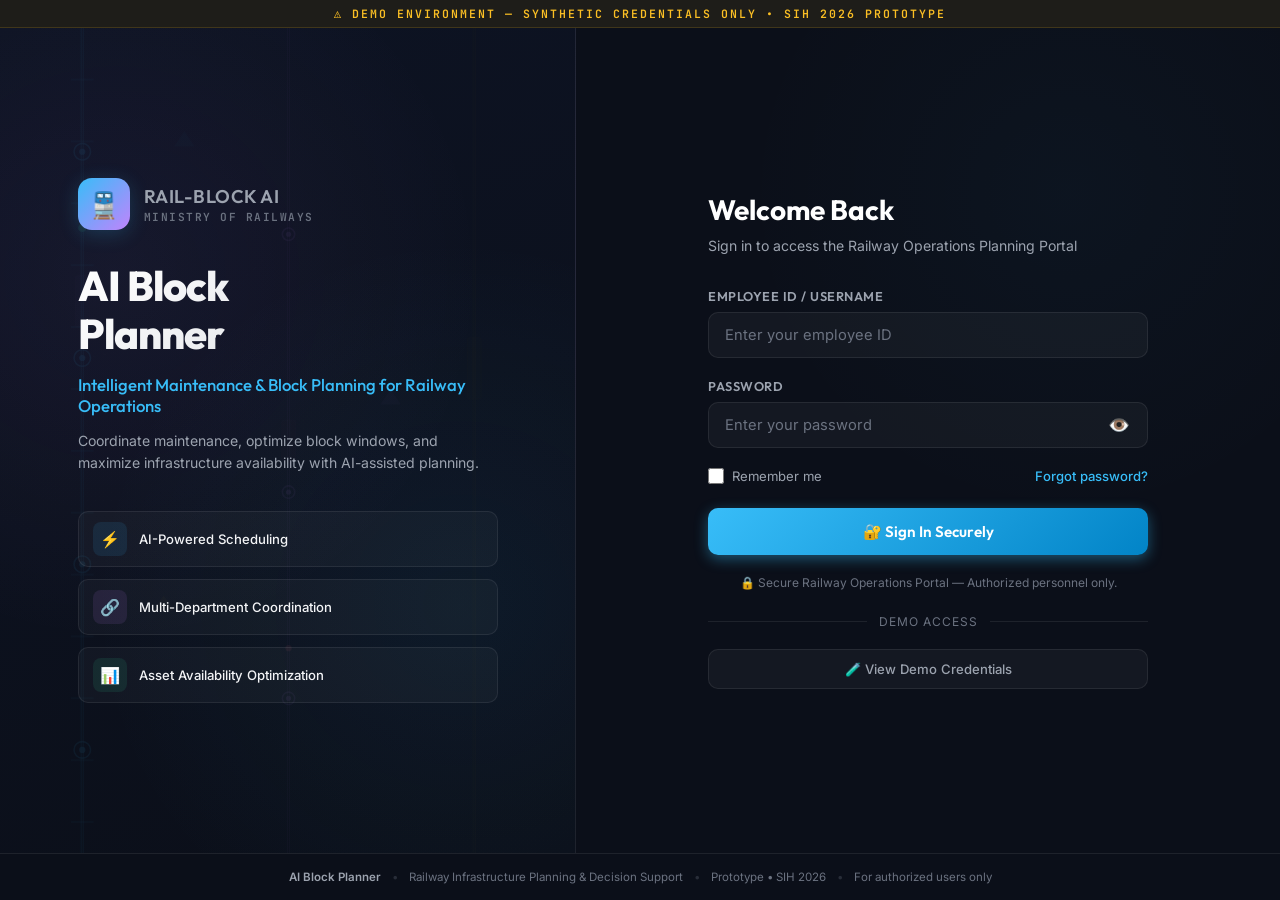
==== login.html @ 691d8202 "starting" ====
<!DOCTYPE html>
<html lang="en">
<head>
    <meta charset="UTF-8">
    <meta name="viewport" content="width=device-width, initial-scale=1.0">
    <title>Sign In — RAIL-BLOCK AI | Indian Railways Block Planning System</title>
    <meta name="description" content="Secure authentication portal for the AI-Powered Automatic Block Planning System — Ministry of Railways.">
    <link rel="stylesheet" href="auth.css">
</head>
<body class="auth-page">

    <!-- DEMO ENVIRONMENT BANNER -->
    <div class="demo-banner">
        ⚠ Demo Environment — Synthetic credentials only • SIH 2026 Prototype
    </div>

    <!-- MAIN AUTH CONTAINER -->
    <div class="auth-container">

        <!-- ════════════════════════════════════════════
             LEFT PANEL — BRAND / VISUAL
             ════════════════════════════════════════════ -->
        <div class="auth-brand-panel">
            <!-- Animated railway corridor background -->
            <svg class="railway-bg-svg" viewBox="0 0 600 800" preserveAspectRatio="xMidYMid slice" aria-hidden="true">
                <!-- Track lines -->
                <line x1="100" y1="0" x2="100" y2="800" stroke="rgba(56,189,248,0.3)" stroke-width="1.5"/>
                <line x1="102" y1="0" x2="102" y2="800" stroke="rgba(56,189,248,0.3)" stroke-width="1.5"/>
                <line x1="300" y1="0" x2="300" y2="800" stroke="rgba(192,132,252,0.2)" stroke-width="1"/>
                <line x1="302" y1="0" x2="302" y2="800" stroke="rgba(192,132,252,0.2)" stroke-width="1"/>
                <line x1="480" y1="0" x2="480" y2="800" stroke="rgba(251,191,36,0.15)" stroke-width="1"/>
                <line x1="482" y1="0" x2="482" y2="800" stroke="rgba(251,191,36,0.15)" stroke-width="1"/>

                <!-- Cross ties -->
                <g opacity="0.2">
                    <line x1="90" y1="50" x2="112" y2="50" stroke="#38bdf8" stroke-width="2"/>
                    <line x1="90" y1="110" x2="112" y2="110" stroke="#38bdf8" stroke-width="2"/>
                    <line x1="90" y1="170" x2="112" y2="170" stroke="#38bdf8" stroke-width="2"/>
                    <line x1="90" y1="230" x2="112" y2="230" stroke="#38bdf8" stroke-width="2"/>
                    <line x1="90" y1="290" x2="112" y2="290" stroke="#38bdf8" stroke-width="2"/>
                    <line x1="90" y1="350" x2="112" y2="350" stroke="#38bdf8" stroke-width="2"/>
                    <line x1="90" y1="410" x2="112" y2="410" stroke="#38bdf8" stroke-width="2"/>
                    <line x1="90" y1="470" x2="112" y2="470" stroke="#38bdf8" stroke-width="2"/>
                    <line x1="90" y1="530" x2="112" y2="530" stroke="#38bdf8" stroke-width="2"/>
                    <line x1="90" y1="590" x2="112" y2="590" stroke="#38bdf8" stroke-width="2"/>
                    <line x1="90" y1="650" x2="112" y2="650" stroke="#38bdf8" stroke-width="2"/>
                    <line x1="90" y1="710" x2="112" y2="710" stroke="#38bdf8" stroke-width="2"/>
                    <line x1="90" y1="770" x2="112" y2="770" stroke="#38bdf8" stroke-width="2"/>
                </g>

                <!-- Station nodes -->
                <circle cx="101" cy="120" r="8" fill="none" stroke="rgba(56,189,248,0.5)" stroke-width="1.5"/>
                <circle cx="101" cy="120" r="3" fill="rgba(56,189,248,0.6)"/>
                <circle cx="101" cy="320" r="8" fill="none" stroke="rgba(56,189,248,0.5)" stroke-width="1.5"/>
                <circle cx="101" cy="320" r="3" fill="rgba(56,189,248,0.6)"/>
                <circle cx="101" cy="520" r="8" fill="none" stroke="rgba(56,189,248,0.5)" stroke-width="1.5"/>
                <circle cx="101" cy="520" r="3" fill="rgba(56,189,248,0.6)"/>
                <circle cx="101" cy="700" r="8" fill="none" stroke="rgba(56,189,248,0.5)" stroke-width="1.5"/>
                <circle cx="101" cy="700" r="3" fill="rgba(56,189,248,0.6)"/>

                <circle cx="301" cy="200" r="6" fill="none" stroke="rgba(192,132,252,0.4)" stroke-width="1.5"/>
                <circle cx="301" cy="200" r="2.5" fill="rgba(192,132,252,0.5)"/>
                <circle cx="301" cy="450" r="6" fill="none" stroke="rgba(192,132,252,0.4)" stroke-width="1.5"/>
                <circle cx="301" cy="450" r="2.5" fill="rgba(192,132,252,0.5)"/>
                <circle cx="301" cy="650" r="6" fill="none" stroke="rgba(192,132,252,0.4)" stroke-width="1.5"/>
                <circle cx="301" cy="650" r="2.5" fill="rgba(192,132,252,0.5)"/>

                <!-- Connecting branch lines -->
                <path d="M101,320 Q200,310 301,200" fill="none" stroke="rgba(255,255,255,0.05)" stroke-width="1" stroke-dasharray="4,6"/>
                <path d="M101,520 Q250,500 301,450" fill="none" stroke="rgba(255,255,255,0.05)" stroke-width="1" stroke-dasharray="4,6"/>
                <path d="M301,450 Q380,460 481,400" fill="none" stroke="rgba(255,255,255,0.04)" stroke-width="1" stroke-dasharray="4,6"/>

                <!-- Maintenance block indicator zones -->
                <rect x="94" y="240" width="14" height="50" rx="3" fill="rgba(192,132,252,0.08)" stroke="rgba(192,132,252,0.15)" stroke-width="0.5"/>
                <rect x="294" y="380" width="14" height="40" rx="3" fill="rgba(251,113,133,0.08)" stroke="rgba(251,113,133,0.12)" stroke-width="0.5"/>
                <rect x="474" y="300" width="14" height="60" rx="3" fill="rgba(251,191,36,0.06)" stroke="rgba(251,191,36,0.1)" stroke-width="0.5"/>

                <!-- Moving train indicator (animated) -->
                <circle cx="101" r="4" fill="rgba(52,211,153,0.7)">
                    <animate attributeName="cy" values="50;750;50" dur="12s" repeatCount="indefinite"/>
                </circle>
                <circle cx="301" r="3" fill="rgba(251,113,133,0.5)">
                    <animate attributeName="cy" values="700;100;700" dur="15s" repeatCount="indefinite"/>
                </circle>

                <!-- AI decision nodes -->
                <g opacity="0.15">
                    <polygon points="200,100 210,115 190,115" fill="#38bdf8"/>
                    <polygon points="400,350 410,365 390,365" fill="#c084fc"/>
                    <polygon points="180,550 190,565 170,565" fill="#fbbf24"/>
                </g>
            </svg>

            <!-- Brand Content -->
            <div class="brand-content">
                <div class="brand-logo">
                    <div class="brand-logo-icon">🚆</div>
                    <div class="brand-logo-text">
                        RAIL-BLOCK AI
                        <span>Ministry of Railways</span>
                    </div>
                </div>

                <h1 class="brand-heading">AI Block<br>Planner</h1>
                <p class="brand-subtitle">Intelligent Maintenance &amp; Block Planning for Railway Operations</p>
                <p class="brand-description">Coordinate maintenance, optimize block windows, and maximize infrastructure availability with AI-assisted planning.</p>

                <div class="brand-features">
                    <div class="brand-feature">
                        <div class="brand-feature-icon">⚡</div>
                        <span>AI-Powered Scheduling</span>
                    </div>
                    <div class="brand-feature">
                        <div class="brand-feature-icon">🔗</div>
                        <span>Multi-Department Coordination</span>
                    </div>
                    <div class="brand-feature">
                        <div class="brand-feature-icon">📊</div>
                        <span>Asset Availability Optimization</span>
                    </div>
                </div>
            </div>
        </div>

        <!-- ════════════════════════════════════════════
             RIGHT PANEL — LOGIN FORM
             ════════════════════════════════════════════ -->
        <div class="auth-form-panel">
            <div class="login-card">
                <div class="login-header">
                    <h2>Welcome Back</h2>
                    <p>Sign in to access the Railway Operations Planning Portal</p>
                </div>

                <!-- Error message (form-level) -->
                <div class="form-error" id="formError" role="alert">
                    <span class="form-error-icon">⚠</span>
                    <span id="formErrorMsg"></span>
                </div>

                <form id="loginForm" novalidate autocomplete="on">
                    <!-- Employee ID -->
                    <div class="form-group">
                        <label for="employeeId" class="form-label">Employee ID / Username</label>
                        <div class="input-wrapper">
                            <input
                                type="text"
                                id="employeeId"
                                name="username"
                                class="form-input"
                                placeholder="Enter your employee ID"
                                autocomplete="username"
                                required
                                aria-required="true"
                            >
                        </div>
                        <div class="field-error" id="employeeIdError" role="alert"></div>
                    </div>

                    <!-- Password -->
                    <div class="form-group">
                        <label for="password" class="form-label">Password</label>
                        <div class="input-wrapper">
                            <input
                                type="password"
                                id="password"
                                name="password"
                                class="form-input"
                                placeholder="Enter your password"
                                autocomplete="current-password"
                                required
                                aria-required="true"
                            >
                            <button
                                type="button"
                                class="password-toggle"
                                id="passwordToggle"
                                aria-label="Show password"
                                tabindex="0"
                            >👁️</button>
                        </div>
                        <div class="field-error" id="passwordError" role="alert"></div>
                    </div>

                    <!-- Remember / Forgot row -->
                    <div class="form-row">
                        <label class="remember-check">
                            <input type="checkbox" id="rememberMe">
                            <span>Remember me</span>
                        </label>
                        <button type="button" class="forgot-link" id="forgotLink">Forgot password?</button>
                    </div>

                    <!-- Submit -->
                    <button type="submit" class="btn-login" id="loginSubmit">
                        🔐 Sign In Securely
                    </button>

                    <!-- Security badge -->
                    <div class="security-badge">
                        🔒 Secure Railway Operations Portal — Authorized personnel only.
                    </div>
                </form>

                <!-- Demo credentials section -->
                <div class="login-divider">Demo Access</div>
                <button type="button" class="btn-demo-creds" id="demoCreds">
                    🧪 View Demo Credentials
                </button>
            </div>
        </div>
    </div>

    <!-- ════════════════════════════════════════════
         DEMO CREDENTIALS POPUP
         ════════════════════════════════════════════ -->
    <div class="demo-popup-overlay" id="demoPopup">
        <div class="demo-popup" role="dialog" aria-label="Demo Credentials">
            <h3>Demo Credentials</h3>
            <p class="demo-popup-subtitle">Click any account to autofill the login form. These are synthetic demo accounts only.</p>

            <div class="demo-user-card" data-empid="COA001" data-pwd="Demo@123">
                <div class="demo-user-info">
                    <h4>Rahul Sharma</h4>
                    <p>Control Office</p>
                </div>
                <div class="demo-user-creds">
                    <div><strong>COA001</strong></div>
                    <div>Demo@123</div>
                </div>
            </div>

            <div class="demo-user-card" data-empid="MPL001" data-pwd="Demo@123">
                <div class="demo-user-info">
                    <h4>Priya Verma</h4>
                    <p>Maintenance Planner</p>
                </div>
                <div class="demo-user-creds">
                    <div><strong>MPL001</strong></div>
                    <div>Demo@123</div>
                </div>
            </div>

            <div class="demo-user-card" data-empid="ENG001" data-pwd="Demo@123">
                <div class="demo-user-info">
                    <h4>Vikram Singh</h4>
                    <p>Engineering Officer</p>
                </div>
                <div class="demo-user-creds">
                    <div><strong>ENG001</strong></div>
                    <div>Demo@123</div>
                </div>
            </div>

            <div class="demo-user-card" data-empid="TD001" data-pwd="Demo@123">
                <div class="demo-user-info">
                    <h4>Anita Desai</h4>
                    <p>Traction Distribution Officer</p>
                </div>
                <div class="demo-user-creds">
                    <div><strong>TD001</strong></div>
                    <div>Demo@123</div>
                </div>
            </div>

            <div class="demo-user-card" data-empid="SNT001" data-pwd="Demo@123">
                <div class="demo-user-info">
                    <h4>Suresh Kumar</h4>
                    <p>S&amp;T Officer</p>
                </div>
                <div class="demo-user-creds">
                    <div><strong>SNT001</strong></div>
                    <div>Demo@123</div>
                </div>
            </div>

            <div class="demo-user-card" data-empid="ADMIN001" data-pwd="Admin@123">
                <div class="demo-user-info">
                    <h4>Admin User</h4>
                    <p>Administrator</p>
                </div>
                <div class="demo-user-creds">
                    <div><strong>ADMIN001</strong></div>
                    <div>Admin@123</div>
                </div>
            </div>

            <button class="demo-popup-close" id="demoPopupClose">Close</button>
        </div>
    </div>

    <!-- ════════════════════════════════════════════
         FORGOT PASSWORD MODAL
         ════════════════════════════════════════════ -->
    <div class="forgot-overlay" id="forgotOverlay">
        <div class="forgot-modal" role="dialog" aria-label="Reset Password">
            <h3>Reset Password</h3>
            <p class="forgot-subtitle">Enter your Employee ID and registered email. Password reset instructions will be sent to your registered contact.</p>

            <form id="forgotForm">
                <div class="form-group">
                    <label for="forgotEmpId" class="form-label">Employee ID</label>
                    <input type="text" id="forgotEmpId" class="form-input" placeholder="Enter your employee ID" required>
                </div>
                <div class="form-group">
                    <label for="forgotEmail" class="form-label">Registered Email</label>
                    <input type="email" id="forgotEmail" class="form-input" placeholder="Enter your registered email" required>
                </div>
                <button type="submit" class="btn-forgot-submit">Send Reset Instructions</button>
            </form>

            <div class="forgot-success" id="forgotSuccess">
                <div class="forgot-success-icon">✅</div>
                <h4>Instructions Sent</h4>
                <p>Password reset instructions have been sent to your registered contact. Please check your email and follow the instructions to reset your password.</p>
                <p style="margin-top: 10px; font-size: 0.72rem; color: var(--text-dim); font-style: italic;">(Simulated — no actual email sent in this demo)</p>
            </div>

            <div class="forgot-modal-actions">
                <button type="button" class="btn-forgot-back" id="forgotBack">Cancel</button>
                <button type="button" class="btn-forgot-back" id="forgotCloseBtn" style="display: none;">Close</button>
            </div>
        </div>
    </div>

    <!-- ════════════════════════════════════════════
         SUCCESS TRANSITION OVERLAY
         ════════════════════════════════════════════ -->
    <div class="auth-success-overlay" id="successOverlay">
        <div class="success-checkmark">✓</div>
        <div class="success-text" id="successName">Authentication successful</div>
        <div class="success-subtext">Loading your operations workspace...</div>
        <div class="success-loader">
            <div class="success-loader-bar"></div>
        </div>
    </div>

    <!-- FOOTER -->
    <footer class="auth-footer">
        <strong>AI Block Planner</strong> <span>•</span>
        Railway Infrastructure Planning &amp; Decision Support <span>•</span>
        Prototype &bull; SIH 2026 <span>•</span>
        For authorized users only
    </footer>

    <script src="auth.js"></script>
</body>
</html>
---- auth.css ----
/* Auth Page Styles — RAIL-BLOCK AI */
@import url('https://fonts.googleapis.com/css2?family=Inter:wght@300;400;500;600;700&family=JetBrains+Mono:wght@400;500&family=Outfit:wght@400;500;600;700;800&display=swap');

:root {
    --bg-main: #0B0F19;
    --bg-card: rgba(17, 24, 39, 0.75);
    --bg-card-solid: #111827;
    --border-color: rgba(255, 255, 255, 0.08);
    --border-glow: rgba(56, 189, 248, 0.15);
    --primary: #38bdf8;
    --primary-glow: rgba(56, 189, 248, 0.4);
    --primary-dark: #0284c7;
    --engg-color: #c084fc;
    --ohe-color: #fb7185;
    --st-color: #fbbf24;
    --success: #34d399;
    --danger: #f87171;
    --railway-red: #dc2626;
    --text-main: #f3f4f6;
    --text-muted: #9ca3af;
    --text-dim: #6b7280;
    --font-heading: 'Outfit', sans-serif;
    --font-body: 'Inter', sans-serif;
    --font-mono: 'JetBrains Mono', monospace;
}

* { box-sizing: border-box; margin: 0; padding: 0; }

body.auth-page {
    background-color: var(--bg-main);
    color: var(--text-main);
    font-family: var(--font-body);
    min-height: 100vh;
    display: flex;
    flex-direction: column;
    overflow-x: hidden;
}

/* ═══════════════════════════════════════════
   DEMO ENVIRONMENT BANNER
   ═══════════════════════════════════════════ */
.demo-banner {
    background: rgba(251, 191, 36, 0.08);
    border-bottom: 1px solid rgba(251, 191, 36, 0.15);
    padding: 6px 20px;
    text-align: center;
    font-size: 0.72rem;
    font-family: var(--font-mono);
    color: var(--st-color);
    letter-spacing: 2px;
    text-transform: uppercase;
    font-weight: 600;
    flex-shrink: 0;
}

/* ═══════════════════════════════════════════
   MAIN AUTH LAYOUT — TWO PANELS
   ═══════════════════════════════════════════ */
.auth-container {
    display: flex;
    flex: 1;
    min-height: 0;
}

/* ──── LEFT PANEL — BRAND / VISUAL ──── */
.auth-brand-panel {
    width: 45%;
    position: relative;
    display: flex;
    flex-direction: column;
    justify-content: center;
    align-items: center;
    padding: 60px 50px;
    overflow: hidden;
    background:
        radial-gradient(circle at 20% 30%, rgba(192, 132, 252, 0.06) 0%, transparent 50%),
        radial-gradient(circle at 80% 70%, rgba(56, 189, 248, 0.06) 0%, transparent 50%),
        linear-gradient(160deg, #0d1323 0%, #0B0F19 100%);
    border-right: 1px solid var(--border-color);
}

/* Railway corridor SVG background */
.railway-bg-svg {
    position: absolute;
    top: 0; left: 0;
    width: 100%; height: 100%;
    opacity: 0.12;
    pointer-events: none;
}

.brand-content {
    position: relative;
    z-index: 2;
    max-width: 420px;
}

.brand-logo {
    display: flex;
    align-items: center;
    gap: 14px;
    margin-bottom: 32px;
}

.brand-logo-icon {
    width: 52px;
    height: 52px;
    background: linear-gradient(135deg, var(--primary), var(--engg-color));
    border-radius: 14px;
    display: flex;
    align-items: center;
    justify-content: center;
    font-size: 1.6rem;
    flex-shrink: 0;
    box-shadow: 0 4px 20px rgba(56, 189, 248, 0.2);
}

.brand-logo-text {
    font-family: var(--font-heading);
    font-size: 1.15rem;
    font-weight: 600;
    color: var(--text-muted);
    letter-spacing: 0.5px;
}

.brand-logo-text span {
    display: block;
    font-size: 0.7rem;
    font-family: var(--font-mono);
    color: var(--text-dim);
    text-transform: uppercase;
    letter-spacing: 1.5px;
    margin-top: 2px;
}

.brand-heading {
    font-family: var(--font-heading);
    font-size: 2.6rem;
    font-weight: 800;
    letter-spacing: -1px;
    line-height: 1.15;
    margin-bottom: 16px;
    background: linear-gradient(135deg, #ffffff 0%, #d1d5db 100%);
    -webkit-background-clip: text;
    -webkit-text-fill-color: transparent;
    background-clip: text;
}

.brand-subtitle {
    font-size: 1.05rem;
    font-weight: 500;
    color: var(--primary);
    margin-bottom: 14px;
    font-family: var(--font-heading);
}

.brand-description {
    font-size: 0.88rem;
    color: var(--text-muted);
    line-height: 1.6;
    margin-bottom: 36px;
}

/* Feature badges */
.brand-features {
    display: flex;
    flex-direction: column;
    gap: 12px;
}

.brand-feature {
    display: flex;
    align-items: center;
    gap: 12px;
    padding: 10px 14px;
    background: rgba(255, 255, 255, 0.03);
    border: 1px solid var(--border-color);
    border-radius: 10px;
    font-size: 0.82rem;
    font-weight: 500;
    color: var(--text-main);
    transition: border-color 0.3s;
}

.brand-feature:hover {
    border-color: var(--border-glow);
}

.brand-feature-icon {
    width: 34px;
    height: 34px;
    border-radius: 8px;
    display: flex;
    align-items: center;
    justify-content: center;
    font-size: 1rem;
    flex-shrink: 0;
}

.brand-feature:nth-child(1) .brand-feature-icon { background: rgba(56, 189, 248, 0.1); }
.brand-feature:nth-child(2) .brand-feature-icon { background: rgba(192, 132, 252, 0.1); }
.brand-feature:nth-child(3) .brand-feature-icon { background: rgba(52, 211, 153, 0.1); }

/* ──── RIGHT PANEL — LOGIN FORM ──── */
.auth-form-panel {
    width: 55%;
    display: flex;
    flex-direction: column;
    justify-content: center;
    align-items: center;
    padding: 40px;
    background:
        radial-gradient(circle at 70% 20%, rgba(56, 189, 248, 0.03) 0%, transparent 40%),
        var(--bg-main);
}

/* ═══════════════════════════════════════════
   LOGIN CARD
   ═══════════════════════════════════════════ */
.login-card {
    width: 100%;
    max-width: 440px;
}

.login-header {
    margin-bottom: 32px;
}

.login-header h2 {
    font-family: var(--font-heading);
    font-size: 1.75rem;
    font-weight: 700;
    margin-bottom: 8px;
    color: #ffffff;
}

.login-header p {
    font-size: 0.88rem;
    color: var(--text-muted);
    line-height: 1.5;
}

/* Form groups */
.form-group {
    margin-bottom: 20px;
}

.form-label {
    display: block;
    font-size: 0.8rem;
    font-weight: 600;
    color: var(--text-muted);
    margin-bottom: 8px;
    text-transform: uppercase;
    letter-spacing: 0.5px;
    font-family: var(--font-heading);
}

.input-wrapper {
    position: relative;
}

.form-input {
    width: 100%;
    padding: 13px 16px;
    background: rgba(255, 255, 255, 0.04);
    border: 1px solid var(--border-color);
    border-radius: 10px;
    color: var(--text-main);
    font-family: var(--font-body);
    font-size: 0.92rem;
    outline: none;
    transition: border-color 0.2s, box-shadow 0.2s;
}

.form-input::placeholder {
    color: var(--text-dim);
}

.form-input:focus {
    border-color: var(--primary);
    box-shadow: 0 0 0 3px rgba(56, 189, 248, 0.1);
}

.form-input.error {
    border-color: var(--danger);
    box-shadow: 0 0 0 3px rgba(248, 113, 113, 0.1);
}

.form-input:disabled {
    opacity: 0.5;
    cursor: not-allowed;
}

/* Password toggle */
.password-toggle {
    position: absolute;
    right: 14px;
    top: 50%;
    transform: translateY(-50%);
    background: none;
    border: none;
    color: var(--text-dim);
    cursor: pointer;
    font-size: 1.1rem;
    padding: 4px;
    display: flex;
    align-items: center;
    transition: color 0.2s;
}

.password-toggle:hover { color: var(--text-main); }
.password-toggle:focus { outline: 2px solid var(--primary); outline-offset: 2px; border-radius: 4px; }

/* Form row (remember + forgot) */
.form-row {
    display: flex;
    justify-content: space-between;
    align-items: center;
    margin-bottom: 24px;
}

.remember-check {
    display: flex;
    align-items: center;
    gap: 8px;
    cursor: pointer;
    font-size: 0.82rem;
    color: var(--text-muted);
}

.remember-check input[type="checkbox"] {
    accent-color: var(--primary);
    width: 16px;
    height: 16px;
    cursor: pointer;
}

.forgot-link {
    font-size: 0.82rem;
    color: var(--primary);
    text-decoration: none;
    font-weight: 500;
    transition: color 0.2s;
    background: none;
    border: none;
    cursor: pointer;
    font-family: var(--font-body);
}

.forgot-link:hover { color: #7dd3fc; }
.forgot-link:focus { outline: 2px solid var(--primary); outline-offset: 2px; border-radius: 4px; }

/* Error message */
.form-error {
    display: none;
    align-items: center;
    gap: 8px;
    padding: 10px 14px;
    background: rgba(248, 113, 113, 0.08);
    border: 1px solid rgba(248, 113, 113, 0.2);
    border-left: 3px solid var(--danger);
    border-radius: 8px;
    font-size: 0.82rem;
    color: var(--danger);
    margin-bottom: 20px;
    line-height: 1.4;
}

.form-error.visible { display: flex; }

.form-error-icon { font-size: 1rem; flex-shrink: 0; }

/* Submit button */
.btn-login {
    width: 100%;
    padding: 14px 24px;
    background: linear-gradient(135deg, var(--primary), var(--primary-dark));
    color: #ffffff;
    border: none;
    border-radius: 10px;
    font-family: var(--font-heading);
    font-weight: 600;
    font-size: 0.95rem;
    cursor: pointer;
    display: flex;
    justify-content: center;
    align-items: center;
    gap: 10px;
    box-shadow: 0 4px 14px var(--primary-glow);
    transition: all 0.25s ease;
    position: relative;
    overflow: hidden;
}

.btn-login:hover:not(:disabled) {
    transform: translateY(-2px);
    box-shadow: 0 6px 22px var(--primary-glow);
}

.btn-login:active:not(:disabled) { transform: translateY(0); }

.btn-login:disabled {
    opacity: 0.7;
    cursor: not-allowed;
    transform: none;
}

.btn-login .spinner-sm {
    width: 18px;
    height: 18px;
    border: 2px solid rgba(255,255,255,0.3);
    border-radius: 50%;
    border-top-color: #ffffff;
    animation: spin 0.7s linear infinite;
}

@keyframes spin { to { transform: rotate(360deg); } }

/* Security badge */
.security-badge {
    display: flex;
    align-items: center;
    justify-content: center;
    gap: 6px;
    margin-top: 20px;
    font-size: 0.75rem;
    color: var(--text-dim);
}

/* Divider */
.login-divider {
    display: flex;
    align-items: center;
    gap: 12px;
    margin: 24px 0 20px;
    color: var(--text-dim);
    font-size: 0.75rem;
    text-transform: uppercase;
    letter-spacing: 1px;
}

.login-divider::before,
.login-divider::after {
    content: '';
    flex: 1;
    height: 1px;
    background: var(--border-color);
}

/* Demo credentials button */
.btn-demo-creds {
    width: 100%;
    padding: 11px 18px;
    background: rgba(255, 255, 255, 0.04);
    border: 1px solid var(--border-color);
    border-radius: 10px;
    color: var(--text-muted);
    font-family: var(--font-body);
    font-size: 0.82rem;
    font-weight: 500;
    cursor: pointer;
    display: flex;
    justify-content: center;
    align-items: center;
    gap: 8px;
    transition: all 0.2s;
}

.btn-demo-creds:hover {
    background: rgba(255, 255, 255, 0.07);
    border-color: var(--border-glow);
    color: var(--text-main);
}

.btn-demo-creds:focus {
    outline: 2px solid var(--primary);
    outline-offset: 2px;
}

/* ═══════════════════════════════════════════
   DEMO CREDENTIALS POPUP
   ═══════════════════════════════════════════ */
.demo-popup-overlay {
    position: fixed;
    top: 0; left: 0; right: 0; bottom: 0;
    background: rgba(0, 0, 0, 0.6);
    backdrop-filter: blur(4px);
    display: none;
    align-items: center;
    justify-content: center;
    z-index: 1000;
    padding: 20px;
}

.demo-popup-overlay.visible { display: flex; }

.demo-popup {
    background: var(--bg-card-solid);
    border: 1px solid var(--border-color);
    border-radius: 16px;
    padding: 28px;
    max-width: 520px;
    width: 100%;
    max-height: 80vh;
    overflow-y: auto;
    box-shadow: 0 16px 48px rgba(0, 0, 0, 0.5);
    animation: popupIn 0.25s ease;
}

@keyframes popupIn {
    from { opacity: 0; transform: scale(0.95) translateY(10px); }
    to { opacity: 1; transform: scale(1) translateY(0); }
}

.demo-popup h3 {
    font-family: var(--font-heading);
    font-size: 1.15rem;
    font-weight: 700;
    margin-bottom: 4px;
}

.demo-popup .demo-popup-subtitle {
    font-size: 0.8rem;
    color: var(--text-muted);
    margin-bottom: 20px;
}

.demo-user-card {
    display: flex;
    justify-content: space-between;
    align-items: center;
    padding: 12px 14px;
    background: rgba(255, 255, 255, 0.03);
    border: 1px solid var(--border-color);
    border-radius: 10px;
    margin-bottom: 8px;
    transition: border-color 0.2s;
    cursor: pointer;
}

.demo-user-card:hover {
    border-color: var(--primary);
    background: rgba(56, 189, 248, 0.04);
}

.demo-user-info h4 {
    font-size: 0.85rem;
    font-weight: 600;
    margin-bottom: 2px;
}

.demo-user-info p {
    font-size: 0.72rem;
    color: var(--text-muted);
    font-family: var(--font-mono);
}

.demo-user-creds {
    text-align: right;
    font-family: var(--font-mono);
    font-size: 0.72rem;
    color: var(--text-dim);
}

.demo-user-creds strong {
    color: var(--primary);
    font-weight: 600;
}

.demo-popup-close {
    margin-top: 16px;
    width: 100%;
    padding: 10px;
    background: rgba(255,255,255,0.05);
    border: 1px solid var(--border-color);
    border-radius: 8px;
    color: var(--text-muted);
    font-family: var(--font-body);
    font-size: 0.82rem;
    cursor: pointer;
    transition: all 0.2s;
}

.demo-popup-close:hover {
    background: rgba(255,255,255,0.08);
    color: var(--text-main);
}

/* ═══════════════════════════════════════════
   FORGOT PASSWORD MODAL
   ═══════════════════════════════════════════ */
.forgot-overlay {
    position: fixed;
    top: 0; left: 0; right: 0; bottom: 0;
    background: rgba(0, 0, 0, 0.6);
    backdrop-filter: blur(4px);
    display: none;
    align-items: center;
    justify-content: center;
    z-index: 1000;
    padding: 20px;
}

.forgot-overlay.visible { display: flex; }

.forgot-modal {
    background: var(--bg-card-solid);
    border: 1px solid var(--border-color);
    border-radius: 16px;
    padding: 32px;
    max-width: 420px;
    width: 100%;
    box-shadow: 0 16px 48px rgba(0, 0, 0, 0.5);
    animation: popupIn 0.25s ease;
}

.forgot-modal h3 {
    font-family: var(--font-heading);
    font-size: 1.15rem;
    font-weight: 700;
    margin-bottom: 6px;
}

.forgot-modal .forgot-subtitle {
    font-size: 0.82rem;
    color: var(--text-muted);
    margin-bottom: 24px;
    line-height: 1.5;
}

.forgot-success {
    display: none;
    text-align: center;
    padding: 20px;
}

.forgot-success.visible { display: block; }

.forgot-success-icon {
    font-size: 2.5rem;
    margin-bottom: 12px;
}

.forgot-success h4 {
    font-family: var(--font-heading);
    font-weight: 700;
    margin-bottom: 8px;
    color: var(--success);
}

.forgot-success p {
    font-size: 0.82rem;
    color: var(--text-muted);
    line-height: 1.5;
}

.btn-forgot-submit {
    width: 100%;
    padding: 12px;
    background: linear-gradient(135deg, var(--primary), var(--primary-dark));
    color: #ffffff;
    border: none;
    border-radius: 10px;
    font-family: var(--font-heading);
    font-weight: 600;
    font-size: 0.9rem;
    cursor: pointer;
    margin-top: 4px;
    transition: all 0.2s;
}

.btn-forgot-submit:hover { transform: translateY(-1px); }
.btn-forgot-submit:disabled { opacity: 0.6; cursor: not-allowed; transform: none; }

.forgot-modal-actions {
    display: flex;
    gap: 10px;
    margin-top: 16px;
}

.btn-forgot-back {
    flex: 1;
    padding: 10px;
    background: rgba(255,255,255,0.05);
    border: 1px solid var(--border-color);
    border-radius: 8px;
    color: var(--text-muted);
    font-family: var(--font-body);
    font-size: 0.82rem;
    cursor: pointer;
    transition: all 0.2s;
}

.btn-forgot-back:hover { background: rgba(255,255,255,0.08); color: var(--text-main); }

/* ═══════════════════════════════════════════
   SUCCESS TRANSITION OVERLAY
   ═══════════════════════════════════════════ */
.auth-success-overlay {
    position: fixed;
    top: 0; left: 0; right: 0; bottom: 0;
    background: var(--bg-main);
    display: none;
    flex-direction: column;
    align-items: center;
    justify-content: center;
    z-index: 2000;
    opacity: 0;
    transition: opacity 0.3s;
}

.auth-success-overlay.visible {
    display: flex;
    opacity: 1;
}

.success-checkmark {
    width: 64px;
    height: 64px;
    border-radius: 50%;
    background: rgba(52, 211, 153, 0.1);
    border: 2px solid var(--success);
    display: flex;
    align-items: center;
    justify-content: center;
    font-size: 1.8rem;
    margin-bottom: 20px;
    animation: checkPop 0.4s ease;
}

@keyframes checkPop {
    0% { transform: scale(0); }
    60% { transform: scale(1.15); }
    100% { transform: scale(1); }
}

.success-text {
    font-family: var(--font-heading);
    font-size: 1.2rem;
    font-weight: 600;
    color: #ffffff;
    margin-bottom: 8px;
}

.success-subtext {
    font-size: 0.85rem;
    color: var(--text-muted);
}

.success-loader {
    margin-top: 24px;
    width: 120px;
    height: 3px;
    background: rgba(255,255,255,0.08);
    border-radius: 3px;
    overflow: hidden;
}

.success-loader-bar {
    width: 0%;
    height: 100%;
    background: var(--primary);
    border-radius: 3px;
    animation: loadBar 1.2s ease forwards;
}

@keyframes loadBar {
    to { width: 100%; }
}

/* ═══════════════════════════════════════════
   AUTH PAGE FOOTER
   ═══════════════════════════════════════════ */
.auth-footer {
    padding: 16px 40px;
    text-align: center;
    border-top: 1px solid var(--border-color);
    font-size: 0.72rem;
    color: var(--text-dim);
    flex-shrink: 0;
}

.auth-footer strong {
    color: var(--text-muted);
    font-weight: 600;
}

.auth-footer span {
    margin: 0 8px;
    opacity: 0.3;
}

/* ═══════════════════════════════════════════
   FIELD ERROR (inline)
   ═══════════════════════════════════════════ */
.field-error {
    font-size: 0.75rem;
    color: var(--danger);
    margin-top: 6px;
    display: none;
}

.field-error.visible { display: block; }

/* ═══════════════════════════════════════════
   SCROLLBAR
   ═══════════════════════════════════════════ */
::-webkit-scrollbar { width: 6px; }
::-webkit-scrollbar-track { background: rgba(0,0,0,0.1); }
::-webkit-scrollbar-thumb { background: rgba(255,255,255,0.1); border-radius: 999px; }
::-webkit-scrollbar-thumb:hover { background: rgba(255,255,255,0.2); }

/* ═══════════════════════════════════════════
   RESPONSIVE
   ═══════════════════════════════════════════ */
@media (max-width: 1024px) {
    .auth-brand-panel { display: none; }
    .auth-form-panel { width: 100%; }
}

@media (max-width: 480px) {
    .auth-form-panel { padding: 24px 20px; }
    .login-header h2 { font-size: 1.4rem; }
    .brand-heading { font-size: 2rem; }
}

/* ═══════════════════════════════════════════
   REDUCED MOTION
   ═══════════════════════════════════════════ */
@media (prefers-reduced-motion: reduce) {
    *, *::before, *::after {
        animation-duration: 0.01ms !important;
        animation-iteration-count: 1 !important;
        transition-duration: 0.01ms !important;
    }
}
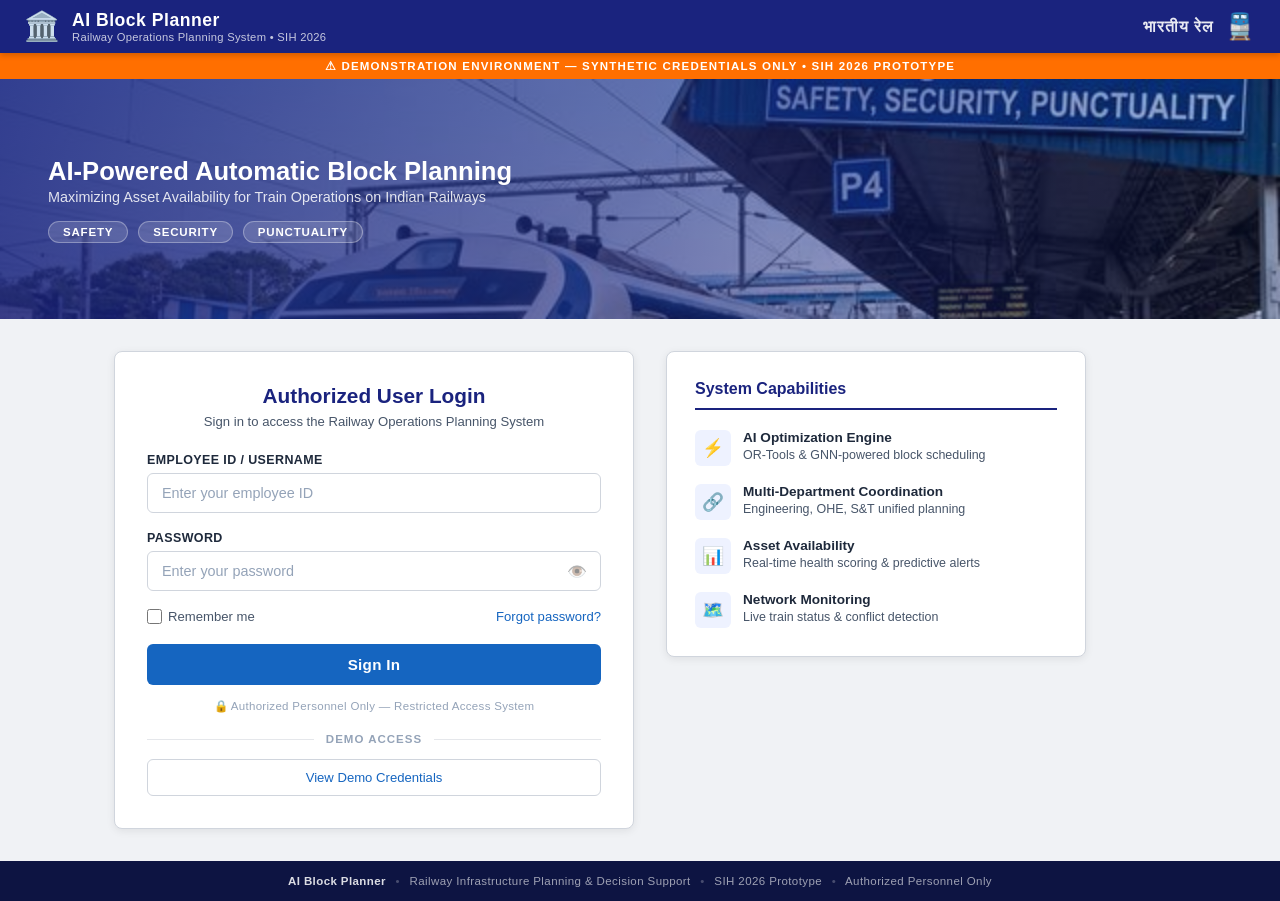
==== commit c75b41c1: "modified" ====
--- a/login.html
+++ b/login.html
@@ -3,133 +3,55 @@
 <head>
     <meta charset="UTF-8">
     <meta name="viewport" content="width=device-width, initial-scale=1.0">
-    <title>Sign In — RAIL-BLOCK AI | Indian Railways Block Planning System</title>
-    <meta name="description" content="Secure authentication portal for the AI-Powered Automatic Block Planning System — Ministry of Railways.">
-    <link rel="stylesheet" href="auth.css">
+    <title>Sign In — AI Block Planner | Railway Operations Planning System</title>
+    <meta name="description" content="Secure authentication portal for the AI-Powered Automatic Block Planning System — SIH 2026 Prototype.">
+    <link rel="stylesheet" href="auth.css?v=3">
 </head>
 <body class="auth-page">
 
+    <!-- TOP HEADER BAR — Government Style -->
+    <header class="auth-topbar">
+        <div class="topbar-left">
+            <div class="govt-emblem">🏛️</div>
+            <div class="topbar-brand">
+                <div class="topbar-title">AI Block Planner</div>
+                <div class="topbar-sub">Railway Operations Planning System • SIH 2026</div>
+            </div>
+        </div>
+        <div class="topbar-right">
+            <div class="topbar-tag">भारतीय रेल</div>
+            <div class="ir-emblem">🚆</div>
+        </div>
+    </header>
+
     <!-- DEMO ENVIRONMENT BANNER -->
     <div class="demo-banner">
-        ⚠ Demo Environment — Synthetic credentials only • SIH 2026 Prototype
+        ⚠ Demonstration Environment — Synthetic credentials only • SIH 2026 Prototype
+    </div>
+
+    <!-- HERO BANNER - Train Image -->
+    <div class="hero-banner">
+        <img src="train_banner.png" alt="Indian Railways - Vande Bharat Express" class="hero-img">
+        <div class="hero-overlay">
+            <div class="hero-text">
+                <h1>AI-Powered Automatic Block Planning</h1>
+                <p>Maximizing Asset Availability for Train Operations on Indian Railways</p>
+            </div>
+            <div class="hero-badges">
+                <span class="hero-badge">Safety</span>
+                <span class="hero-badge">Security</span>
+                <span class="hero-badge">Punctuality</span>
+            </div>
+        </div>
     </div>
 
     <!-- MAIN AUTH CONTAINER -->
     <div class="auth-container">
-
-        <!-- ════════════════════════════════════════════
-             LEFT PANEL — BRAND / VISUAL
-             ════════════════════════════════════════════ -->
-        <div class="auth-brand-panel">
-            <!-- Animated railway corridor background -->
-            <svg class="railway-bg-svg" viewBox="0 0 600 800" preserveAspectRatio="xMidYMid slice" aria-hidden="true">
-                <!-- Track lines -->
-                <line x1="100" y1="0" x2="100" y2="800" stroke="rgba(56,189,248,0.3)" stroke-width="1.5"/>
-                <line x1="102" y1="0" x2="102" y2="800" stroke="rgba(56,189,248,0.3)" stroke-width="1.5"/>
-                <line x1="300" y1="0" x2="300" y2="800" stroke="rgba(192,132,252,0.2)" stroke-width="1"/>
-                <line x1="302" y1="0" x2="302" y2="800" stroke="rgba(192,132,252,0.2)" stroke-width="1"/>
-                <line x1="480" y1="0" x2="480" y2="800" stroke="rgba(251,191,36,0.15)" stroke-width="1"/>
-                <line x1="482" y1="0" x2="482" y2="800" stroke="rgba(251,191,36,0.15)" stroke-width="1"/>
-
-                <!-- Cross ties -->
-                <g opacity="0.2">
-                    <line x1="90" y1="50" x2="112" y2="50" stroke="#38bdf8" stroke-width="2"/>
-                    <line x1="90" y1="110" x2="112" y2="110" stroke="#38bdf8" stroke-width="2"/>
-                    <line x1="90" y1="170" x2="112" y2="170" stroke="#38bdf8" stroke-width="2"/>
-                    <line x1="90" y1="230" x2="112" y2="230" stroke="#38bdf8" stroke-width="2"/>
-                    <line x1="90" y1="290" x2="112" y2="290" stroke="#38bdf8" stroke-width="2"/>
-                    <line x1="90" y1="350" x2="112" y2="350" stroke="#38bdf8" stroke-width="2"/>
-                    <line x1="90" y1="410" x2="112" y2="410" stroke="#38bdf8" stroke-width="2"/>
-                    <line x1="90" y1="470" x2="112" y2="470" stroke="#38bdf8" stroke-width="2"/>
-                    <line x1="90" y1="530" x2="112" y2="530" stroke="#38bdf8" stroke-width="2"/>
-                    <line x1="90" y1="590" x2="112" y2="590" stroke="#38bdf8" stroke-width="2"/>
-                    <line x1="90" y1="650" x2="112" y2="650" stroke="#38bdf8" stroke-width="2"/>
-                    <line x1="90" y1="710" x2="112" y2="710" stroke="#38bdf8" stroke-width="2"/>
-                    <line x1="90" y1="770" x2="112" y2="770" stroke="#38bdf8" stroke-width="2"/>
-                </g>
-
-                <!-- Station nodes -->
-                <circle cx="101" cy="120" r="8" fill="none" stroke="rgba(56,189,248,0.5)" stroke-width="1.5"/>
-                <circle cx="101" cy="120" r="3" fill="rgba(56,189,248,0.6)"/>
-                <circle cx="101" cy="320" r="8" fill="none" stroke="rgba(56,189,248,0.5)" stroke-width="1.5"/>
-                <circle cx="101" cy="320" r="3" fill="rgba(56,189,248,0.6)"/>
-                <circle cx="101" cy="520" r="8" fill="none" stroke="rgba(56,189,248,0.5)" stroke-width="1.5"/>
-                <circle cx="101" cy="520" r="3" fill="rgba(56,189,248,0.6)"/>
-                <circle cx="101" cy="700" r="8" fill="none" stroke="rgba(56,189,248,0.5)" stroke-width="1.5"/>
-                <circle cx="101" cy="700" r="3" fill="rgba(56,189,248,0.6)"/>
-
-                <circle cx="301" cy="200" r="6" fill="none" stroke="rgba(192,132,252,0.4)" stroke-width="1.5"/>
-                <circle cx="301" cy="200" r="2.5" fill="rgba(192,132,252,0.5)"/>
-                <circle cx="301" cy="450" r="6" fill="none" stroke="rgba(192,132,252,0.4)" stroke-width="1.5"/>
-                <circle cx="301" cy="450" r="2.5" fill="rgba(192,132,252,0.5)"/>
-                <circle cx="301" cy="650" r="6" fill="none" stroke="rgba(192,132,252,0.4)" stroke-width="1.5"/>
-                <circle cx="301" cy="650" r="2.5" fill="rgba(192,132,252,0.5)"/>
-
-                <!-- Connecting branch lines -->
-                <path d="M101,320 Q200,310 301,200" fill="none" stroke="rgba(255,255,255,0.05)" stroke-width="1" stroke-dasharray="4,6"/>
-                <path d="M101,520 Q250,500 301,450" fill="none" stroke="rgba(255,255,255,0.05)" stroke-width="1" stroke-dasharray="4,6"/>
-                <path d="M301,450 Q380,460 481,400" fill="none" stroke="rgba(255,255,255,0.04)" stroke-width="1" stroke-dasharray="4,6"/>
-
-                <!-- Maintenance block indicator zones -->
-                <rect x="94" y="240" width="14" height="50" rx="3" fill="rgba(192,132,252,0.08)" stroke="rgba(192,132,252,0.15)" stroke-width="0.5"/>
-                <rect x="294" y="380" width="14" height="40" rx="3" fill="rgba(251,113,133,0.08)" stroke="rgba(251,113,133,0.12)" stroke-width="0.5"/>
-                <rect x="474" y="300" width="14" height="60" rx="3" fill="rgba(251,191,36,0.06)" stroke="rgba(251,191,36,0.1)" stroke-width="0.5"/>
-
-                <!-- Moving train indicator (animated) -->
-                <circle cx="101" r="4" fill="rgba(52,211,153,0.7)">
-                    <animate attributeName="cy" values="50;750;50" dur="12s" repeatCount="indefinite"/>
-                </circle>
-                <circle cx="301" r="3" fill="rgba(251,113,133,0.5)">
-                    <animate attributeName="cy" values="700;100;700" dur="15s" repeatCount="indefinite"/>
-                </circle>
-
-                <!-- AI decision nodes -->
-                <g opacity="0.15">
-                    <polygon points="200,100 210,115 190,115" fill="#38bdf8"/>
-                    <polygon points="400,350 410,365 390,365" fill="#c084fc"/>
-                    <polygon points="180,550 190,565 170,565" fill="#fbbf24"/>
-                </g>
-            </svg>
-
-            <!-- Brand Content -->
-            <div class="brand-content">
-                <div class="brand-logo">
-                    <div class="brand-logo-icon">🚆</div>
-                    <div class="brand-logo-text">
-                        RAIL-BLOCK AI
-                        <span>Ministry of Railways</span>
-                    </div>
-                </div>
-
-                <h1 class="brand-heading">AI Block<br>Planner</h1>
-                <p class="brand-subtitle">Intelligent Maintenance &amp; Block Planning for Railway Operations</p>
-                <p class="brand-description">Coordinate maintenance, optimize block windows, and maximize infrastructure availability with AI-assisted planning.</p>
-
-                <div class="brand-features">
-                    <div class="brand-feature">
-                        <div class="brand-feature-icon">⚡</div>
-                        <span>AI-Powered Scheduling</span>
-                    </div>
-                    <div class="brand-feature">
-                        <div class="brand-feature-icon">🔗</div>
-                        <span>Multi-Department Coordination</span>
-                    </div>
-                    <div class="brand-feature">
-                        <div class="brand-feature-icon">📊</div>
-                        <span>Asset Availability Optimization</span>
-                    </div>
-                </div>
-            </div>
-        </div>
-
-        <!-- ════════════════════════════════════════════
-             RIGHT PANEL — LOGIN FORM
-             ════════════════════════════════════════════ -->
         <div class="auth-form-panel">
             <div class="login-card">
                 <div class="login-header">
-                    <h2>Welcome Back</h2>
-                    <p>Sign in to access the Railway Operations Planning Portal</p>
+                    <h2>Authorized User Login</h2>
+                    <p>Sign in to access the Railway Operations Planning System</p>
                 </div>
 
                 <!-- Error message (form-level) -->
@@ -193,27 +115,62 @@
 
                     <!-- Submit -->
                     <button type="submit" class="btn-login" id="loginSubmit">
-                        🔐 Sign In Securely
+                        Sign In
                     </button>
 
                     <!-- Security badge -->
                     <div class="security-badge">
-                        🔒 Secure Railway Operations Portal — Authorized personnel only.
+                        🔒 Authorized Personnel Only — Restricted Access System
                     </div>
                 </form>
 
                 <!-- Demo credentials section -->
                 <div class="login-divider">Demo Access</div>
                 <button type="button" class="btn-demo-creds" id="demoCreds">
-                    🧪 View Demo Credentials
+                    View Demo Credentials
                 </button>
             </div>
         </div>
-    </div>
-
-    <!-- ════════════════════════════════════════════
-         DEMO CREDENTIALS POPUP
-         ════════════════════════════════════════════ -->
+
+        <!-- Quick Info Sidebar -->
+        <div class="auth-info-panel">
+            <div class="info-card">
+                <h3>System Capabilities</h3>
+                <div class="info-features">
+                    <div class="info-feature">
+                        <div class="info-icon">⚡</div>
+                        <div>
+                            <strong>AI Optimization Engine</strong>
+                            <p>OR-Tools & GNN-powered block scheduling</p>
+                        </div>
+                    </div>
+                    <div class="info-feature">
+                        <div class="info-icon">🔗</div>
+                        <div>
+                            <strong>Multi-Department Coordination</strong>
+                            <p>Engineering, OHE, S&T unified planning</p>
+                        </div>
+                    </div>
+                    <div class="info-feature">
+                        <div class="info-icon">📊</div>
+                        <div>
+                            <strong>Asset Availability</strong>
+                            <p>Real-time health scoring & predictive alerts</p>
+                        </div>
+                    </div>
+                    <div class="info-feature">
+                        <div class="info-icon">🗺️</div>
+                        <div>
+                            <strong>Network Monitoring</strong>
+                            <p>Live train status & conflict detection</p>
+                        </div>
+                    </div>
+                </div>
+            </div>
+        </div>
+    </div>
+
+    <!-- DEMO CREDENTIALS POPUP -->
     <div class="demo-popup-overlay" id="demoPopup">
         <div class="demo-popup" role="dialog" aria-label="Demo Credentials">
             <h3>Demo Credentials</h3>
@@ -221,7 +178,7 @@
 
             <div class="demo-user-card" data-empid="COA001" data-pwd="Demo@123">
                 <div class="demo-user-info">
-                    <h4>Rahul Sharma</h4>
+                    <h4>kavitha subhramanyan</h4>
                     <p>Control Office</p>
                 </div>
                 <div class="demo-user-creds">
@@ -232,7 +189,7 @@
 
             <div class="demo-user-card" data-empid="MPL001" data-pwd="Demo@123">
                 <div class="demo-user-info">
-                    <h4>Priya Verma</h4>
+                    <h4>Srinivasan.J.</h4>
                     <p>Maintenance Planner</p>
                 </div>
                 <div class="demo-user-creds">
@@ -289,9 +246,7 @@
         </div>
     </div>
 
-    <!-- ════════════════════════════════════════════
-         FORGOT PASSWORD MODAL
-         ════════════════════════════════════════════ -->
+    <!-- FORGOT PASSWORD MODAL -->
     <div class="forgot-overlay" id="forgotOverlay">
         <div class="forgot-modal" role="dialog" aria-label="Reset Password">
             <h3>Reset Password</h3>
@@ -323,9 +278,7 @@
         </div>
     </div>
 
-    <!-- ════════════════════════════════════════════
-         SUCCESS TRANSITION OVERLAY
-         ════════════════════════════════════════════ -->
+    <!-- SUCCESS TRANSITION OVERLAY -->
     <div class="auth-success-overlay" id="successOverlay">
         <div class="success-checkmark">✓</div>
         <div class="success-text" id="successName">Authentication successful</div>
@@ -339,8 +292,8 @@
     <footer class="auth-footer">
         <strong>AI Block Planner</strong> <span>•</span>
         Railway Infrastructure Planning &amp; Decision Support <span>•</span>
-        Prototype &bull; SIH 2026 <span>•</span>
-        For authorized users only
+        SIH 2026 Prototype <span>•</span>
+        Authorized Personnel Only
     </footer>
 
     <script src="auth.js"></script>
--- a/auth.css
+++ b/auth.css
@@ -1,258 +1,250 @@
-/* Auth Page Styles — RAIL-BLOCK AI */
-@import url('https://fonts.googleapis.com/css2?family=Inter:wght@300;400;500;600;700&family=JetBrains+Mono:wght@400;500&family=Outfit:wght@400;500;600;700;800&display=swap');
-
+/* ═══════════════════════════════════════════════════════
+   AUTH.CSS — IRCTC-Style Government Login Page
+   Clean, static, institutional. No animations.
+   ═══════════════════════════════════════════════════════ */
+
+/* === DESIGN TOKENS === */
 :root {
-    --bg-main: #0B0F19;
-    --bg-card: rgba(17, 24, 39, 0.75);
-    --bg-card-solid: #111827;
-    --border-color: rgba(255, 255, 255, 0.08);
-    --border-glow: rgba(56, 189, 248, 0.15);
-    --primary: #38bdf8;
-    --primary-glow: rgba(56, 189, 248, 0.4);
-    --primary-dark: #0284c7;
-    --engg-color: #c084fc;
-    --ohe-color: #fb7185;
-    --st-color: #fbbf24;
-    --success: #34d399;
-    --danger: #f87171;
-    --railway-red: #dc2626;
-    --text-main: #f3f4f6;
-    --text-muted: #9ca3af;
-    --text-dim: #6b7280;
-    --font-heading: 'Outfit', sans-serif;
-    --font-body: 'Inter', sans-serif;
-    --font-mono: 'JetBrains Mono', monospace;
-}
-
-* { box-sizing: border-box; margin: 0; padding: 0; }
+    --gov-navy: #1a237e;
+    --gov-navy-dark: #0d1442;
+    --gov-blue: #1565c0;
+    --gov-blue-light: #1976d2;
+    --gov-orange: #e65100;
+    --gov-saffron: #ff6f00;
+    --gov-green: #2e7d32;
+    --gov-bg: #f0f2f5;
+    --gov-white: #ffffff;
+    --gov-card: #ffffff;
+    --gov-border: #d0d5dd;
+    --gov-border-light: #e5e7eb;
+    --text-primary: #1e293b;
+    --text-secondary: #475569;
+    --text-dim: #94a3b8;
+    --text-on-dark: #ffffff;
+    --radius-sm: 4px;
+    --radius-md: 6px;
+    --radius-lg: 8px;
+    --shadow-card: 0 2px 8px rgba(0,0,0,0.08);
+    --shadow-elevated: 0 4px 20px rgba(0,0,0,0.12);
+    --font-main: 'Inter', 'Segoe UI', -apple-system, sans-serif;
+    --font-mono: 'JetBrains Mono', 'Consolas', monospace;
+}
+
+@import url('https://fonts.googleapis.com/css2?family=Inter:wght@400;500;600;700;800&display=swap');
+
+/* === GLOBAL RESET === */
+*, *::before, *::after { margin: 0; padding: 0; box-sizing: border-box; }
 
 body.auth-page {
-    background-color: var(--bg-main);
-    color: var(--text-main);
-    font-family: var(--font-body);
+    font-family: var(--font-main);
+    background: var(--gov-bg);
+    color: var(--text-primary);
     min-height: 100vh;
     display: flex;
     flex-direction: column;
-    overflow-x: hidden;
 }
 
 /* ═══════════════════════════════════════════
-   DEMO ENVIRONMENT BANNER
+   TOP HEADER BAR — Government Identity
+   ═══════════════════════════════════════════ */
+.auth-topbar {
+    background: var(--gov-navy);
+    color: var(--text-on-dark);
+    display: flex;
+    align-items: center;
+    justify-content: space-between;
+    padding: 10px 24px;
+    position: sticky;
+    top: 0;
+    z-index: 100;
+    box-shadow: 0 2px 6px rgba(0,0,0,0.2);
+}
+
+.topbar-left {
+    display: flex;
+    align-items: center;
+    gap: 12px;
+}
+
+.govt-emblem {
+    font-size: 1.8rem;
+    line-height: 1;
+}
+
+.topbar-brand {
+    display: flex;
+    flex-direction: column;
+}
+
+.topbar-title {
+    font-size: 1.1rem;
+    font-weight: 700;
+    letter-spacing: 0.5px;
+}
+
+.topbar-sub {
+    font-size: 0.7rem;
+    opacity: 0.75;
+    letter-spacing: 0.3px;
+    font-weight: 400;
+}
+
+.topbar-right {
+    display: flex;
+    align-items: center;
+    gap: 10px;
+}
+
+.topbar-tag {
+    font-size: 1rem;
+    font-weight: 600;
+    opacity: 0.9;
+    letter-spacing: 1px;
+}
+
+.ir-emblem {
+    font-size: 1.6rem;
+    line-height: 1;
+}
+
+/* ═══════════════════════════════════════════
+   DEMO BANNER
    ═══════════════════════════════════════════ */
 .demo-banner {
-    background: rgba(251, 191, 36, 0.08);
-    border-bottom: 1px solid rgba(251, 191, 36, 0.15);
-    padding: 6px 20px;
+    background: var(--gov-saffron);
+    color: #fff;
     text-align: center;
+    padding: 6px 16px;
     font-size: 0.72rem;
-    font-family: var(--font-mono);
-    color: var(--st-color);
-    letter-spacing: 2px;
+    font-weight: 600;
+    letter-spacing: 1.2px;
     text-transform: uppercase;
-    font-weight: 600;
-    flex-shrink: 0;
 }
 
 /* ═══════════════════════════════════════════
-   MAIN AUTH LAYOUT — TWO PANELS
+   HERO BANNER — Train Image
+   ═══════════════════════════════════════════ */
+.hero-banner {
+    position: relative;
+    width: 100%;
+    height: 240px;
+    overflow: hidden;
+}
+
+.hero-img {
+    width: 100%;
+    height: 100%;
+    object-fit: cover;
+    object-position: center 40%;
+    display: block;
+}
+
+.hero-overlay {
+    position: absolute;
+    inset: 0;
+    background: linear-gradient(
+        to right,
+        rgba(26, 35, 126, 0.85) 0%,
+        rgba(26, 35, 126, 0.6) 50%,
+        rgba(26, 35, 126, 0.2) 100%
+    );
+    display: flex;
+    flex-direction: column;
+    justify-content: center;
+    padding: 0 48px;
+    gap: 16px;
+}
+
+.hero-text h1 {
+    font-size: 1.6rem;
+    font-weight: 800;
+    color: #fff;
+    line-height: 1.3;
+    max-width: 600px;
+}
+
+.hero-text p {
+    font-size: 0.9rem;
+    color: rgba(255,255,255,0.85);
+    font-weight: 400;
+    max-width: 500px;
+}
+
+.hero-badges {
+    display: flex;
+    gap: 10px;
+}
+
+.hero-badge {
+    background: rgba(255,255,255,0.15);
+    border: 1px solid rgba(255,255,255,0.3);
+    color: #fff;
+    padding: 4px 14px;
+    border-radius: 20px;
+    font-size: 0.72rem;
+    font-weight: 600;
+    letter-spacing: 0.8px;
+    text-transform: uppercase;
+}
+
+/* ═══════════════════════════════════════════
+   MAIN AUTH CONTAINER
    ═══════════════════════════════════════════ */
 .auth-container {
-    display: flex;
     flex: 1;
-    min-height: 0;
-}
-
-/* ──── LEFT PANEL — BRAND / VISUAL ──── */
-.auth-brand-panel {
-    width: 45%;
-    position: relative;
-    display: flex;
-    flex-direction: column;
-    justify-content: center;
-    align-items: center;
-    padding: 60px 50px;
-    overflow: hidden;
-    background:
-        radial-gradient(circle at 20% 30%, rgba(192, 132, 252, 0.06) 0%, transparent 50%),
-        radial-gradient(circle at 80% 70%, rgba(56, 189, 248, 0.06) 0%, transparent 50%),
-        linear-gradient(160deg, #0d1323 0%, #0B0F19 100%);
-    border-right: 1px solid var(--border-color);
-}
-
-/* Railway corridor SVG background */
-.railway-bg-svg {
-    position: absolute;
-    top: 0; left: 0;
-    width: 100%; height: 100%;
-    opacity: 0.12;
-    pointer-events: none;
-}
-
-.brand-content {
-    position: relative;
-    z-index: 2;
-    max-width: 420px;
-}
-
-.brand-logo {
-    display: flex;
-    align-items: center;
-    gap: 14px;
-    margin-bottom: 32px;
-}
-
-.brand-logo-icon {
-    width: 52px;
-    height: 52px;
-    background: linear-gradient(135deg, var(--primary), var(--engg-color));
-    border-radius: 14px;
-    display: flex;
-    align-items: center;
-    justify-content: center;
-    font-size: 1.6rem;
-    flex-shrink: 0;
-    box-shadow: 0 4px 20px rgba(56, 189, 248, 0.2);
-}
-
-.brand-logo-text {
-    font-family: var(--font-heading);
-    font-size: 1.15rem;
-    font-weight: 600;
-    color: var(--text-muted);
-    letter-spacing: 0.5px;
-}
-
-.brand-logo-text span {
-    display: block;
-    font-size: 0.7rem;
-    font-family: var(--font-mono);
-    color: var(--text-dim);
-    text-transform: uppercase;
-    letter-spacing: 1.5px;
-    margin-top: 2px;
-}
-
-.brand-heading {
-    font-family: var(--font-heading);
-    font-size: 2.6rem;
-    font-weight: 800;
-    letter-spacing: -1px;
-    line-height: 1.15;
-    margin-bottom: 16px;
-    background: linear-gradient(135deg, #ffffff 0%, #d1d5db 100%);
-    -webkit-background-clip: text;
-    -webkit-text-fill-color: transparent;
-    background-clip: text;
-}
-
-.brand-subtitle {
-    font-size: 1.05rem;
-    font-weight: 500;
-    color: var(--primary);
-    margin-bottom: 14px;
-    font-family: var(--font-heading);
-}
-
-.brand-description {
-    font-size: 0.88rem;
-    color: var(--text-muted);
-    line-height: 1.6;
-    margin-bottom: 36px;
-}
-
-/* Feature badges */
-.brand-features {
-    display: flex;
-    flex-direction: column;
-    gap: 12px;
-}
-
-.brand-feature {
-    display: flex;
-    align-items: center;
-    gap: 12px;
-    padding: 10px 14px;
-    background: rgba(255, 255, 255, 0.03);
-    border: 1px solid var(--border-color);
-    border-radius: 10px;
+    display: flex;
+    gap: 32px;
+    max-width: 1100px;
+    margin: 0 auto;
+    padding: 32px 24px;
+    width: 100%;
+}
+
+/* === LOGIN FORM PANEL === */
+.auth-form-panel {
+    flex: 1;
+    max-width: 520px;
+}
+
+.login-card {
+    background: var(--gov-card);
+    border: 1px solid var(--gov-border);
+    border-radius: var(--radius-lg);
+    padding: 32px;
+    box-shadow: var(--shadow-card);
+}
+
+.login-header {
+    margin-bottom: 24px;
+    text-align: center;
+}
+
+.login-header h2 {
+    font-size: 1.3rem;
+    font-weight: 700;
+    color: var(--gov-navy);
+    margin-bottom: 6px;
+}
+
+.login-header p {
     font-size: 0.82rem;
-    font-weight: 500;
-    color: var(--text-main);
-    transition: border-color 0.3s;
-}
-
-.brand-feature:hover {
-    border-color: var(--border-glow);
-}
-
-.brand-feature-icon {
-    width: 34px;
-    height: 34px;
-    border-radius: 8px;
-    display: flex;
-    align-items: center;
-    justify-content: center;
-    font-size: 1rem;
-    flex-shrink: 0;
-}
-
-.brand-feature:nth-child(1) .brand-feature-icon { background: rgba(56, 189, 248, 0.1); }
-.brand-feature:nth-child(2) .brand-feature-icon { background: rgba(192, 132, 252, 0.1); }
-.brand-feature:nth-child(3) .brand-feature-icon { background: rgba(52, 211, 153, 0.1); }
-
-/* ──── RIGHT PANEL — LOGIN FORM ──── */
-.auth-form-panel {
-    width: 55%;
-    display: flex;
-    flex-direction: column;
-    justify-content: center;
-    align-items: center;
-    padding: 40px;
-    background:
-        radial-gradient(circle at 70% 20%, rgba(56, 189, 248, 0.03) 0%, transparent 40%),
-        var(--bg-main);
-}
-
-/* ═══════════════════════════════════════════
-   LOGIN CARD
-   ═══════════════════════════════════════════ */
-.login-card {
-    width: 100%;
-    max-width: 440px;
-}
-
-.login-header {
-    margin-bottom: 32px;
-}
-
-.login-header h2 {
-    font-family: var(--font-heading);
-    font-size: 1.75rem;
-    font-weight: 700;
-    margin-bottom: 8px;
-    color: #ffffff;
-}
-
-.login-header p {
-    font-size: 0.88rem;
-    color: var(--text-muted);
-    line-height: 1.5;
-}
-
-/* Form groups */
+    color: var(--text-secondary);
+    font-weight: 400;
+}
+
+/* === FORM ELEMENTS === */
 .form-group {
-    margin-bottom: 20px;
+    margin-bottom: 18px;
 }
 
 .form-label {
     display: block;
-    font-size: 0.8rem;
-    font-weight: 600;
-    color: var(--text-muted);
-    margin-bottom: 8px;
+    font-size: 0.78rem;
+    font-weight: 600;
+    color: var(--text-primary);
+    margin-bottom: 6px;
     text-transform: uppercase;
-    letter-spacing: 0.5px;
-    font-family: var(--font-heading);
+    letter-spacing: 0.4px;
 }
 
 .input-wrapper {
@@ -261,182 +253,170 @@
 
 .form-input {
     width: 100%;
-    padding: 13px 16px;
-    background: rgba(255, 255, 255, 0.04);
-    border: 1px solid var(--border-color);
-    border-radius: 10px;
-    color: var(--text-main);
-    font-family: var(--font-body);
-    font-size: 0.92rem;
+    padding: 11px 14px;
+    font-size: 0.9rem;
+    font-family: var(--font-main);
+    background: var(--gov-white);
+    border: 1.5px solid var(--gov-border);
+    border-radius: var(--radius-md);
+    color: var(--text-primary);
+    transition: border-color 0.2s, box-shadow 0.2s;
     outline: none;
-    transition: border-color 0.2s, box-shadow 0.2s;
+}
+
+.form-input:focus {
+    border-color: var(--gov-blue);
+    box-shadow: 0 0 0 3px rgba(21, 101, 192, 0.12);
 }
 
 .form-input::placeholder {
     color: var(--text-dim);
 }
 
-.form-input:focus {
-    border-color: var(--primary);
-    box-shadow: 0 0 0 3px rgba(56, 189, 248, 0.1);
-}
-
-.form-input.error {
-    border-color: var(--danger);
-    box-shadow: 0 0 0 3px rgba(248, 113, 113, 0.1);
-}
-
-.form-input:disabled {
-    opacity: 0.5;
-    cursor: not-allowed;
-}
-
-/* Password toggle */
+.form-input.input-error {
+    border-color: #dc2626;
+    box-shadow: 0 0 0 3px rgba(220, 38, 38, 0.1);
+}
+
 .password-toggle {
     position: absolute;
-    right: 14px;
+    right: 10px;
     top: 50%;
     transform: translateY(-50%);
     background: none;
     border: none;
-    color: var(--text-dim);
     cursor: pointer;
-    font-size: 1.1rem;
+    font-size: 1rem;
     padding: 4px;
-    display: flex;
-    align-items: center;
-    transition: color 0.2s;
-}
-
-.password-toggle:hover { color: var(--text-main); }
-.password-toggle:focus { outline: 2px solid var(--primary); outline-offset: 2px; border-radius: 4px; }
-
-/* Form row (remember + forgot) */
+    opacity: 0.5;
+    transition: opacity 0.2s;
+}
+
+.password-toggle:hover { opacity: 0.9; }
+
+.field-error {
+    font-size: 0.72rem;
+    color: #dc2626;
+    margin-top: 4px;
+    min-height: 0;
+    transition: all 0.2s;
+}
+
+.field-error:not(:empty) {
+    min-height: 16px;
+}
+
+/* === FORM ROW — Remember / Forgot === */
 .form-row {
     display: flex;
     justify-content: space-between;
     align-items: center;
-    margin-bottom: 24px;
+    margin-bottom: 20px;
 }
 
 .remember-check {
     display: flex;
     align-items: center;
-    gap: 8px;
+    gap: 6px;
+    font-size: 0.82rem;
+    color: var(--text-secondary);
     cursor: pointer;
-    font-size: 0.82rem;
-    color: var(--text-muted);
 }
 
 .remember-check input[type="checkbox"] {
-    accent-color: var(--primary);
-    width: 16px;
-    height: 16px;
-    cursor: pointer;
+    accent-color: var(--gov-navy);
+    width: 15px;
+    height: 15px;
 }
 
 .forgot-link {
-    font-size: 0.82rem;
-    color: var(--primary);
-    text-decoration: none;
-    font-weight: 500;
-    transition: color 0.2s;
     background: none;
     border: none;
+    color: var(--gov-blue);
+    font-size: 0.82rem;
+    font-weight: 500;
     cursor: pointer;
-    font-family: var(--font-body);
-}
-
-.forgot-link:hover { color: #7dd3fc; }
-.forgot-link:focus { outline: 2px solid var(--primary); outline-offset: 2px; border-radius: 4px; }
-
-/* Error message */
+    text-decoration: none;
+}
+
+.forgot-link:hover {
+    text-decoration: underline;
+    color: var(--gov-navy);
+}
+
+/* === FORM ERROR === */
 .form-error {
     display: none;
     align-items: center;
     gap: 8px;
+    background: #fef2f2;
+    border: 1px solid #fecaca;
+    color: #dc2626;
     padding: 10px 14px;
-    background: rgba(248, 113, 113, 0.08);
-    border: 1px solid rgba(248, 113, 113, 0.2);
-    border-left: 3px solid var(--danger);
-    border-radius: 8px;
+    border-radius: var(--radius-md);
+    margin-bottom: 18px;
     font-size: 0.82rem;
-    color: var(--danger);
-    margin-bottom: 20px;
-    line-height: 1.4;
-}
-
-.form-error.visible { display: flex; }
-
-.form-error-icon { font-size: 1rem; flex-shrink: 0; }
-
-/* Submit button */
+    font-weight: 500;
+}
+
+.form-error.visible {
+    display: flex;
+}
+
+.form-error-icon {
+    font-size: 0.9rem;
+    flex-shrink: 0;
+}
+
+/* === SUBMIT BUTTON === */
 .btn-login {
     width: 100%;
-    padding: 14px 24px;
-    background: linear-gradient(135deg, var(--primary), var(--primary-dark));
-    color: #ffffff;
+    padding: 12px 20px;
+    font-size: 0.95rem;
+    font-weight: 600;
+    font-family: var(--font-main);
+    color: #fff;
+    background: var(--gov-blue);
     border: none;
-    border-radius: 10px;
-    font-family: var(--font-heading);
-    font-weight: 600;
-    font-size: 0.95rem;
+    border-radius: var(--radius-md);
     cursor: pointer;
-    display: flex;
-    justify-content: center;
-    align-items: center;
-    gap: 10px;
-    box-shadow: 0 4px 14px var(--primary-glow);
-    transition: all 0.25s ease;
-    position: relative;
-    overflow: hidden;
-}
-
-.btn-login:hover:not(:disabled) {
-    transform: translateY(-2px);
-    box-shadow: 0 6px 22px var(--primary-glow);
-}
-
-.btn-login:active:not(:disabled) { transform: translateY(0); }
+    transition: background 0.2s, transform 0.1s;
+    letter-spacing: 0.3px;
+}
+
+.btn-login:hover {
+    background: var(--gov-navy);
+}
+
+.btn-login:active {
+    transform: scale(0.99);
+}
 
 .btn-login:disabled {
-    opacity: 0.7;
+    opacity: 0.6;
     cursor: not-allowed;
-    transform: none;
-}
-
-.btn-login .spinner-sm {
-    width: 18px;
-    height: 18px;
-    border: 2px solid rgba(255,255,255,0.3);
-    border-radius: 50%;
-    border-top-color: #ffffff;
-    animation: spin 0.7s linear infinite;
-}
-
-@keyframes spin { to { transform: rotate(360deg); } }
-
-/* Security badge */
+}
+
+/* === SECURITY BADGE === */
 .security-badge {
-    display: flex;
-    align-items: center;
-    justify-content: center;
-    gap: 6px;
-    margin-top: 20px;
-    font-size: 0.75rem;
+    text-align: center;
+    margin-top: 14px;
+    font-size: 0.72rem;
     color: var(--text-dim);
-}
-
-/* Divider */
+    letter-spacing: 0.3px;
+}
+
+/* === DEMO CREDENTIALS BUTTON === */
 .login-divider {
     display: flex;
     align-items: center;
     gap: 12px;
-    margin: 24px 0 20px;
+    margin: 20px 0 14px;
+    font-size: 0.72rem;
     color: var(--text-dim);
-    font-size: 0.75rem;
     text-transform: uppercase;
     letter-spacing: 1px;
+    font-weight: 600;
 }
 
 .login-divider::before,
@@ -444,197 +424,228 @@
     content: '';
     flex: 1;
     height: 1px;
-    background: var(--border-color);
-}
-
-/* Demo credentials button */
+    background: var(--gov-border-light);
+}
+
 .btn-demo-creds {
     width: 100%;
-    padding: 11px 18px;
-    background: rgba(255, 255, 255, 0.04);
-    border: 1px solid var(--border-color);
-    border-radius: 10px;
-    color: var(--text-muted);
-    font-family: var(--font-body);
+    padding: 10px 16px;
     font-size: 0.82rem;
     font-weight: 500;
+    font-family: var(--font-main);
+    color: var(--gov-blue);
+    background: transparent;
+    border: 1.5px solid var(--gov-border);
+    border-radius: var(--radius-md);
     cursor: pointer;
-    display: flex;
+    transition: all 0.2s;
+}
+
+.btn-demo-creds:hover {
+    background: #f0f4ff;
+    border-color: var(--gov-blue);
+}
+
+/* === INFO PANEL (Right Side) === */
+.auth-info-panel {
+    flex: 1;
+    max-width: 420px;
+}
+
+.info-card {
+    background: var(--gov-card);
+    border: 1px solid var(--gov-border);
+    border-radius: var(--radius-lg);
+    padding: 28px;
+    box-shadow: var(--shadow-card);
+}
+
+.info-card h3 {
+    font-size: 1rem;
+    font-weight: 700;
+    color: var(--gov-navy);
+    margin-bottom: 20px;
+    padding-bottom: 10px;
+    border-bottom: 2px solid var(--gov-navy);
+}
+
+.info-features {
+    display: flex;
+    flex-direction: column;
+    gap: 18px;
+}
+
+.info-feature {
+    display: flex;
+    gap: 12px;
+    align-items: flex-start;
+}
+
+.info-icon {
+    width: 36px;
+    height: 36px;
+    display: flex;
+    align-items: center;
     justify-content: center;
-    align-items: center;
-    gap: 8px;
-    transition: all 0.2s;
-}
-
-.btn-demo-creds:hover {
-    background: rgba(255, 255, 255, 0.07);
-    border-color: var(--border-glow);
-    color: var(--text-main);
-}
-
-.btn-demo-creds:focus {
-    outline: 2px solid var(--primary);
-    outline-offset: 2px;
+    background: #eef2ff;
+    border-radius: var(--radius-md);
+    font-size: 1.1rem;
+    flex-shrink: 0;
+}
+
+.info-feature strong {
+    display: block;
+    font-size: 0.85rem;
+    font-weight: 600;
+    color: var(--text-primary);
+    margin-bottom: 2px;
+}
+
+.info-feature p {
+    font-size: 0.78rem;
+    color: var(--text-secondary);
+    line-height: 1.4;
 }
 
 /* ═══════════════════════════════════════════
-   DEMO CREDENTIALS POPUP
+   DEMO POPUP & FORGOT MODAL
    ═══════════════════════════════════════════ */
-.demo-popup-overlay {
+.demo-popup-overlay,
+.forgot-overlay {
+    display: none;
     position: fixed;
-    top: 0; left: 0; right: 0; bottom: 0;
-    background: rgba(0, 0, 0, 0.6);
-    backdrop-filter: blur(4px);
-    display: none;
+    inset: 0;
+    background: rgba(0, 0, 0, 0.5);
+    z-index: 1000;
     align-items: center;
     justify-content: center;
-    z-index: 1000;
-    padding: 20px;
-}
-
-.demo-popup-overlay.visible { display: flex; }
-
-.demo-popup {
-    background: var(--bg-card-solid);
-    border: 1px solid var(--border-color);
-    border-radius: 16px;
+}
+
+.demo-popup-overlay.visible,
+.forgot-overlay.visible {
+    display: flex;
+}
+
+.demo-popup,
+.forgot-modal {
+    background: var(--gov-card);
+    border-radius: var(--radius-lg);
     padding: 28px;
     max-width: 520px;
-    width: 100%;
-    max-height: 80vh;
+    width: 90%;
+    max-height: 85vh;
     overflow-y: auto;
-    box-shadow: 0 16px 48px rgba(0, 0, 0, 0.5);
-    animation: popupIn 0.25s ease;
-}
-
-@keyframes popupIn {
-    from { opacity: 0; transform: scale(0.95) translateY(10px); }
-    to { opacity: 1; transform: scale(1) translateY(0); }
-}
-
-.demo-popup h3 {
-    font-family: var(--font-heading);
-    font-size: 1.15rem;
+    box-shadow: var(--shadow-elevated);
+}
+
+.demo-popup h3,
+.forgot-modal h3 {
+    font-size: 1.1rem;
     font-weight: 700;
-    margin-bottom: 4px;
-}
-
-.demo-popup .demo-popup-subtitle {
-    font-size: 0.8rem;
-    color: var(--text-muted);
+    color: var(--gov-navy);
+    margin-bottom: 8px;
+}
+
+.demo-popup-subtitle,
+.forgot-subtitle {
+    font-size: 0.82rem;
+    color: var(--text-secondary);
     margin-bottom: 20px;
-}
-
+    line-height: 1.5;
+}
+
+/* === DEMO USER CARDS === */
 .demo-user-card {
     display: flex;
     justify-content: space-between;
     align-items: center;
-    padding: 12px 14px;
-    background: rgba(255, 255, 255, 0.03);
-    border: 1px solid var(--border-color);
-    border-radius: 10px;
+    padding: 12px 16px;
+    border: 1px solid var(--gov-border-light);
+    border-radius: var(--radius-md);
     margin-bottom: 8px;
-    transition: border-color 0.2s;
     cursor: pointer;
+    transition: all 0.2s;
 }
 
 .demo-user-card:hover {
-    border-color: var(--primary);
-    background: rgba(56, 189, 248, 0.04);
+    background: #f0f4ff;
+    border-color: var(--gov-blue);
 }
 
 .demo-user-info h4 {
-    font-size: 0.85rem;
-    font-weight: 600;
+    font-size: 0.88rem;
+    font-weight: 600;
+    color: var(--text-primary);
     margin-bottom: 2px;
 }
 
 .demo-user-info p {
-    font-size: 0.72rem;
-    color: var(--text-muted);
-    font-family: var(--font-mono);
+    font-size: 0.75rem;
+    color: var(--text-secondary);
 }
 
 .demo-user-creds {
     text-align: right;
+    font-size: 0.78rem;
     font-family: var(--font-mono);
-    font-size: 0.72rem;
-    color: var(--text-dim);
+    color: var(--text-secondary);
 }
 
 .demo-user-creds strong {
-    color: var(--primary);
-    font-weight: 600;
+    color: var(--gov-blue);
 }
 
 .demo-popup-close {
-    margin-top: 16px;
     width: 100%;
+    margin-top: 12px;
     padding: 10px;
-    background: rgba(255,255,255,0.05);
-    border: 1px solid var(--border-color);
-    border-radius: 8px;
-    color: var(--text-muted);
-    font-family: var(--font-body);
-    font-size: 0.82rem;
+    font-size: 0.85rem;
+    font-weight: 600;
+    font-family: var(--font-main);
+    color: var(--text-secondary);
+    background: var(--gov-bg);
+    border: 1px solid var(--gov-border);
+    border-radius: var(--radius-md);
     cursor: pointer;
     transition: all 0.2s;
 }
 
 .demo-popup-close:hover {
-    background: rgba(255,255,255,0.08);
-    color: var(--text-main);
-}
-
-/* ═══════════════════════════════════════════
-   FORGOT PASSWORD MODAL
-   ═══════════════════════════════════════════ */
-.forgot-overlay {
-    position: fixed;
-    top: 0; left: 0; right: 0; bottom: 0;
-    background: rgba(0, 0, 0, 0.6);
-    backdrop-filter: blur(4px);
-    display: none;
-    align-items: center;
-    justify-content: center;
-    z-index: 1000;
-    padding: 20px;
-}
-
-.forgot-overlay.visible { display: flex; }
-
-.forgot-modal {
-    background: var(--bg-card-solid);
-    border: 1px solid var(--border-color);
-    border-radius: 16px;
-    padding: 32px;
-    max-width: 420px;
+    background: var(--gov-border-light);
+}
+
+/* === FORGOT PASSWORD MODAL === */
+.forgot-modal .form-group {
+    margin-bottom: 16px;
+}
+
+.btn-forgot-submit {
     width: 100%;
-    box-shadow: 0 16px 48px rgba(0, 0, 0, 0.5);
-    animation: popupIn 0.25s ease;
-}
-
-.forgot-modal h3 {
-    font-family: var(--font-heading);
-    font-size: 1.15rem;
-    font-weight: 700;
-    margin-bottom: 6px;
-}
-
-.forgot-modal .forgot-subtitle {
-    font-size: 0.82rem;
-    color: var(--text-muted);
-    margin-bottom: 24px;
-    line-height: 1.5;
+    padding: 11px 16px;
+    font-size: 0.88rem;
+    font-weight: 600;
+    font-family: var(--font-main);
+    color: #fff;
+    background: var(--gov-blue);
+    border: none;
+    border-radius: var(--radius-md);
+    cursor: pointer;
+    transition: background 0.2s;
+}
+
+.btn-forgot-submit:hover {
+    background: var(--gov-navy);
 }
 
 .forgot-success {
     display: none;
     text-align: center;
-    padding: 20px;
-}
-
-.forgot-success.visible { display: block; }
+    padding: 20px 0;
+}
+
+.forgot-success.visible {
+    display: block;
+}
 
 .forgot-success-icon {
     font-size: 2.5rem;
@@ -642,195 +653,189 @@
 }
 
 .forgot-success h4 {
-    font-family: var(--font-heading);
+    font-size: 1rem;
     font-weight: 700;
+    color: var(--gov-green);
     margin-bottom: 8px;
-    color: var(--success);
 }
 
 .forgot-success p {
     font-size: 0.82rem;
-    color: var(--text-muted);
+    color: var(--text-secondary);
     line-height: 1.5;
 }
 
-.btn-forgot-submit {
-    width: 100%;
-    padding: 12px;
-    background: linear-gradient(135deg, var(--primary), var(--primary-dark));
-    color: #ffffff;
-    border: none;
-    border-radius: 10px;
-    font-family: var(--font-heading);
-    font-weight: 600;
-    font-size: 0.9rem;
-    cursor: pointer;
-    margin-top: 4px;
-    transition: all 0.2s;
-}
-
-.btn-forgot-submit:hover { transform: translateY(-1px); }
-.btn-forgot-submit:disabled { opacity: 0.6; cursor: not-allowed; transform: none; }
-
 .forgot-modal-actions {
     display: flex;
-    gap: 10px;
+    gap: 8px;
     margin-top: 16px;
 }
 
 .btn-forgot-back {
     flex: 1;
     padding: 10px;
-    background: rgba(255,255,255,0.05);
-    border: 1px solid var(--border-color);
-    border-radius: 8px;
-    color: var(--text-muted);
-    font-family: var(--font-body);
-    font-size: 0.82rem;
+    font-size: 0.85rem;
+    font-weight: 500;
+    font-family: var(--font-main);
+    color: var(--text-secondary);
+    background: var(--gov-bg);
+    border: 1px solid var(--gov-border);
+    border-radius: var(--radius-md);
     cursor: pointer;
     transition: all 0.2s;
 }
 
-.btn-forgot-back:hover { background: rgba(255,255,255,0.08); color: var(--text-main); }
+.btn-forgot-back:hover {
+    background: var(--gov-border-light);
+}
 
 /* ═══════════════════════════════════════════
-   SUCCESS TRANSITION OVERLAY
+   SUCCESS OVERLAY
    ═══════════════════════════════════════════ */
 .auth-success-overlay {
+    display: none;
     position: fixed;
-    top: 0; left: 0; right: 0; bottom: 0;
-    background: var(--bg-main);
-    display: none;
+    inset: 0;
+    background: var(--gov-navy);
+    z-index: 2000;
     flex-direction: column;
     align-items: center;
     justify-content: center;
-    z-index: 2000;
-    opacity: 0;
-    transition: opacity 0.3s;
+    gap: 16px;
 }
 
 .auth-success-overlay.visible {
     display: flex;
-    opacity: 1;
 }
 
 .success-checkmark {
     width: 64px;
     height: 64px;
     border-radius: 50%;
-    background: rgba(52, 211, 153, 0.1);
-    border: 2px solid var(--success);
+    background: var(--gov-green);
     display: flex;
     align-items: center;
     justify-content: center;
-    font-size: 1.8rem;
-    margin-bottom: 20px;
-    animation: checkPop 0.4s ease;
-}
-
-@keyframes checkPop {
-    0% { transform: scale(0); }
-    60% { transform: scale(1.15); }
-    100% { transform: scale(1); }
+    font-size: 2rem;
+    color: #fff;
+    font-weight: 700;
 }
 
 .success-text {
-    font-family: var(--font-heading);
-    font-size: 1.2rem;
-    font-weight: 600;
-    color: #ffffff;
-    margin-bottom: 8px;
+    font-size: 1.3rem;
+    font-weight: 700;
+    color: #fff;
 }
 
 .success-subtext {
-    font-size: 0.85rem;
-    color: var(--text-muted);
+    font-size: 0.88rem;
+    color: rgba(255,255,255,0.7);
 }
 
 .success-loader {
-    margin-top: 24px;
-    width: 120px;
+    width: 200px;
     height: 3px;
-    background: rgba(255,255,255,0.08);
-    border-radius: 3px;
+    background: rgba(255,255,255,0.15);
+    border-radius: 2px;
     overflow: hidden;
+    margin-top: 12px;
 }
 
 .success-loader-bar {
-    width: 0%;
     height: 100%;
-    background: var(--primary);
-    border-radius: 3px;
-    animation: loadBar 1.2s ease forwards;
-}
-
-@keyframes loadBar {
+    background: #fff;
+    border-radius: 2px;
+    animation: loader-fill 1.5s ease-in-out forwards;
+}
+
+@keyframes loader-fill {
+    from { width: 0; }
     to { width: 100%; }
 }
 
 /* ═══════════════════════════════════════════
-   AUTH PAGE FOOTER
+   FOOTER
    ═══════════════════════════════════════════ */
 .auth-footer {
-    padding: 16px 40px;
+    background: var(--gov-navy-dark);
+    color: rgba(255,255,255,0.6);
     text-align: center;
-    border-top: 1px solid var(--border-color);
+    padding: 14px 24px;
     font-size: 0.72rem;
-    color: var(--text-dim);
-    flex-shrink: 0;
+    letter-spacing: 0.4px;
+    margin-top: auto;
 }
 
 .auth-footer strong {
-    color: var(--text-muted);
-    font-weight: 600;
+    color: rgba(255,255,255,0.85);
 }
 
 .auth-footer span {
-    margin: 0 8px;
-    opacity: 0.3;
-}
-
-/* ═══════════════════════════════════════════
-   FIELD ERROR (inline)
-   ═══════════════════════════════════════════ */
-.field-error {
-    font-size: 0.75rem;
-    color: var(--danger);
-    margin-top: 6px;
-    display: none;
-}
-
-.field-error.visible { display: block; }
-
-/* ═══════════════════════════════════════════
-   SCROLLBAR
-   ═══════════════════════════════════════════ */
-::-webkit-scrollbar { width: 6px; }
-::-webkit-scrollbar-track { background: rgba(0,0,0,0.1); }
-::-webkit-scrollbar-thumb { background: rgba(255,255,255,0.1); border-radius: 999px; }
-::-webkit-scrollbar-thumb:hover { background: rgba(255,255,255,0.2); }
+    margin: 0 6px;
+    opacity: 0.4;
+}
 
 /* ═══════════════════════════════════════════
    RESPONSIVE
    ═══════════════════════════════════════════ */
-@media (max-width: 1024px) {
-    .auth-brand-panel { display: none; }
-    .auth-form-panel { width: 100%; }
+@media (max-width: 860px) {
+    .auth-container {
+        flex-direction: column;
+        align-items: center;
+    }
+
+    .auth-form-panel,
+    .auth-info-panel {
+        max-width: 100%;
+    }
+
+    .hero-banner {
+        height: 180px;
+    }
+
+    .hero-text h1 {
+        font-size: 1.2rem;
+    }
+
+    .hero-overlay {
+        padding: 0 24px;
+    }
 }
 
 @media (max-width: 480px) {
-    .auth-form-panel { padding: 24px 20px; }
-    .login-header h2 { font-size: 1.4rem; }
-    .brand-heading { font-size: 2rem; }
+    .auth-topbar {
+        padding: 8px 12px;
+    }
+
+    .topbar-title {
+        font-size: 0.95rem;
+    }
+
+    .hero-banner {
+        height: 140px;
+    }
+
+    .hero-text h1 {
+        font-size: 1rem;
+    }
+
+    .hero-badges {
+        display: none;
+    }
+
+    .login-card {
+        padding: 20px 16px;
+    }
+
+    .auth-container {
+        padding: 16px 12px;
+    }
 }
 
 /* ═══════════════════════════════════════════
-   REDUCED MOTION
+   REMOVE ANY OLD ANIMATED ELEMENTS
    ═══════════════════════════════════════════ */
-@media (prefers-reduced-motion: reduce) {
-    *, *::before, *::after {
-        animation-duration: 0.01ms !important;
-        animation-iteration-count: 1 !important;
-        transition-duration: 0.01ms !important;
-    }
-}
+.railway-bg-svg,
+.auth-brand-panel {
+    display: none !important;
+}
